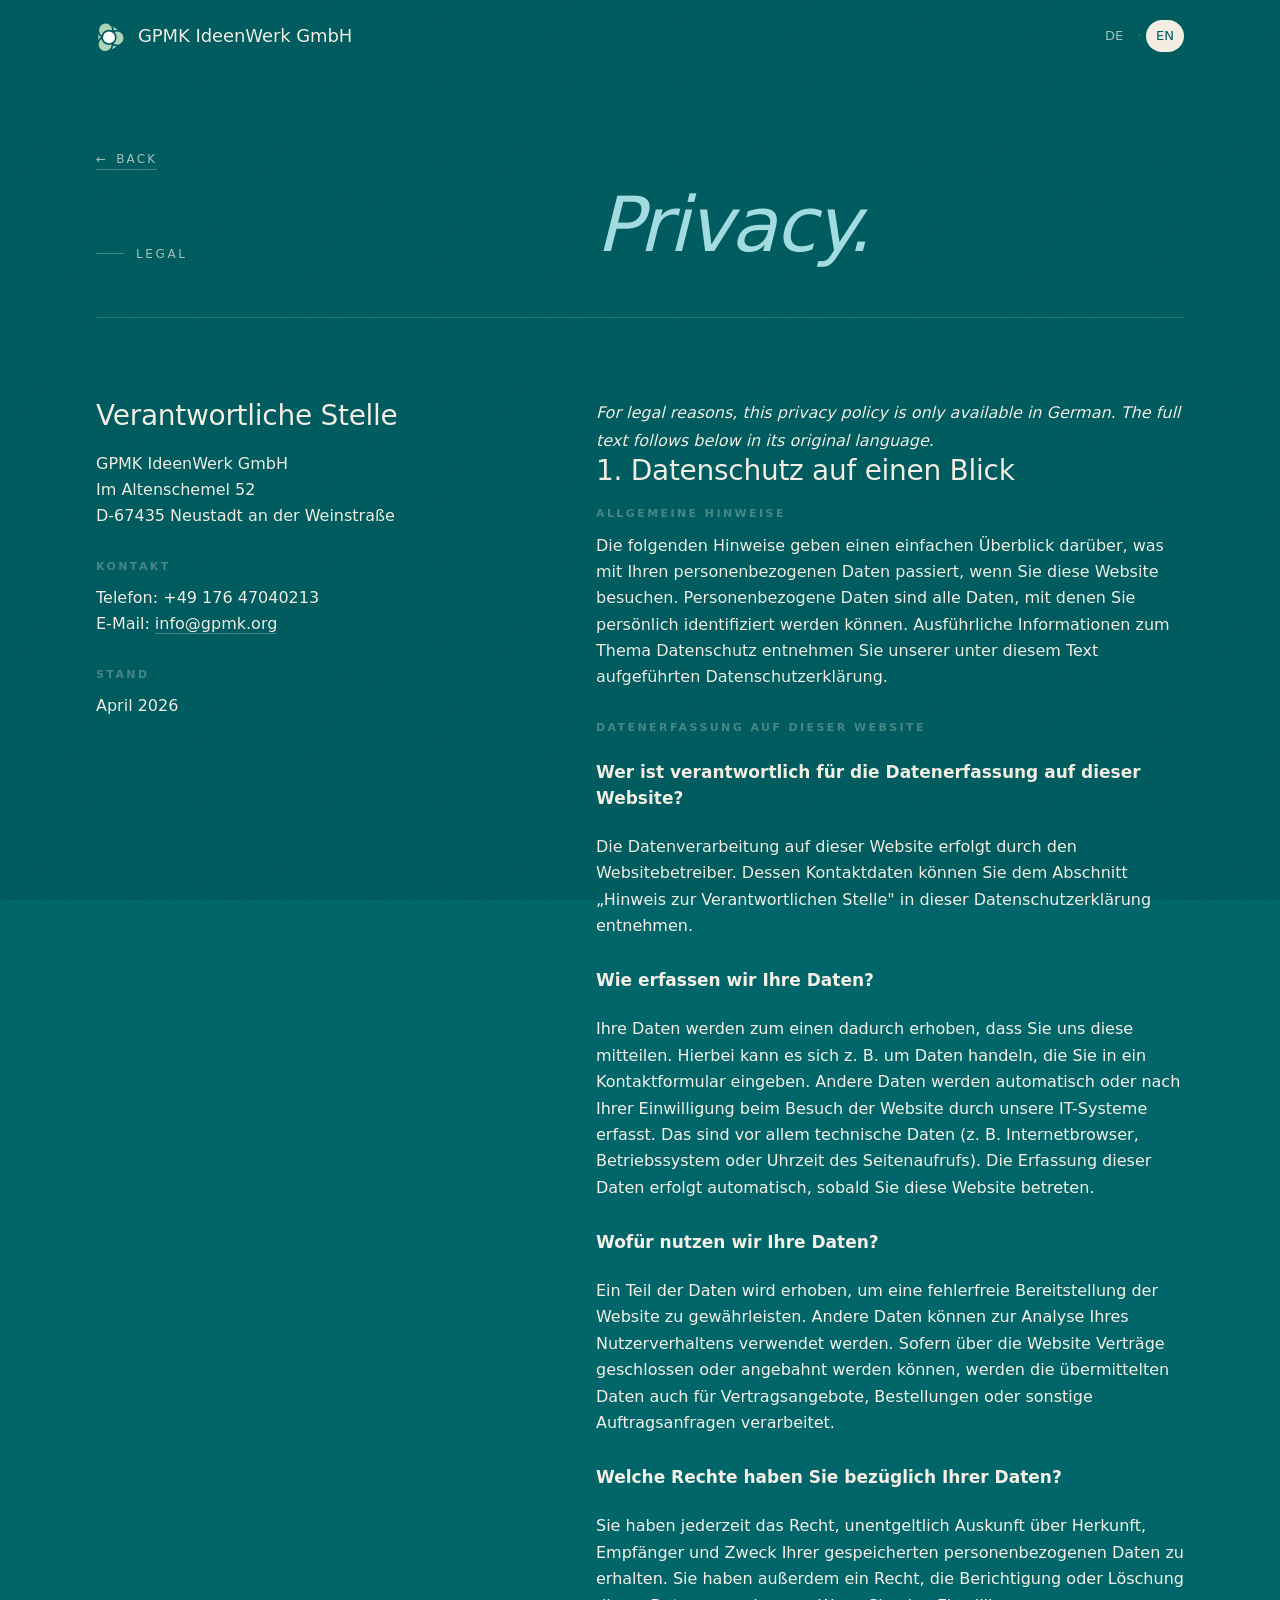
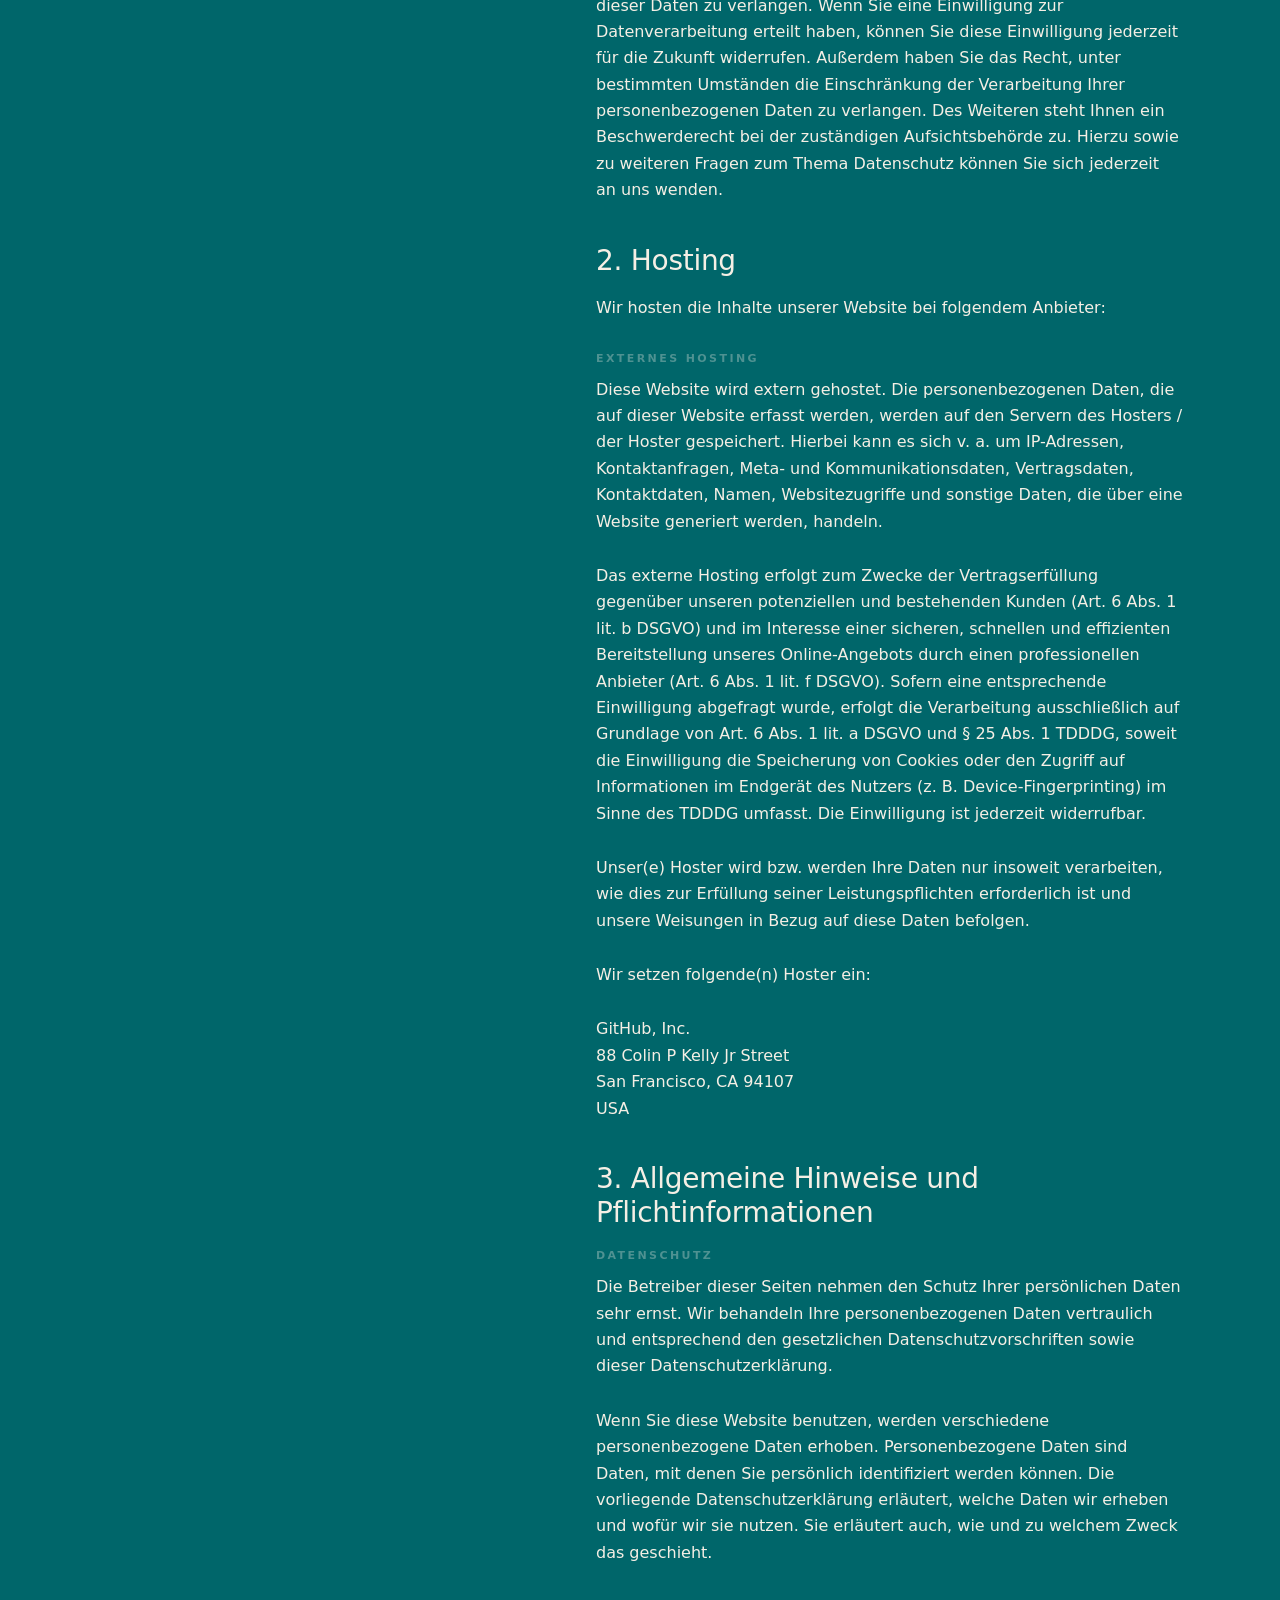
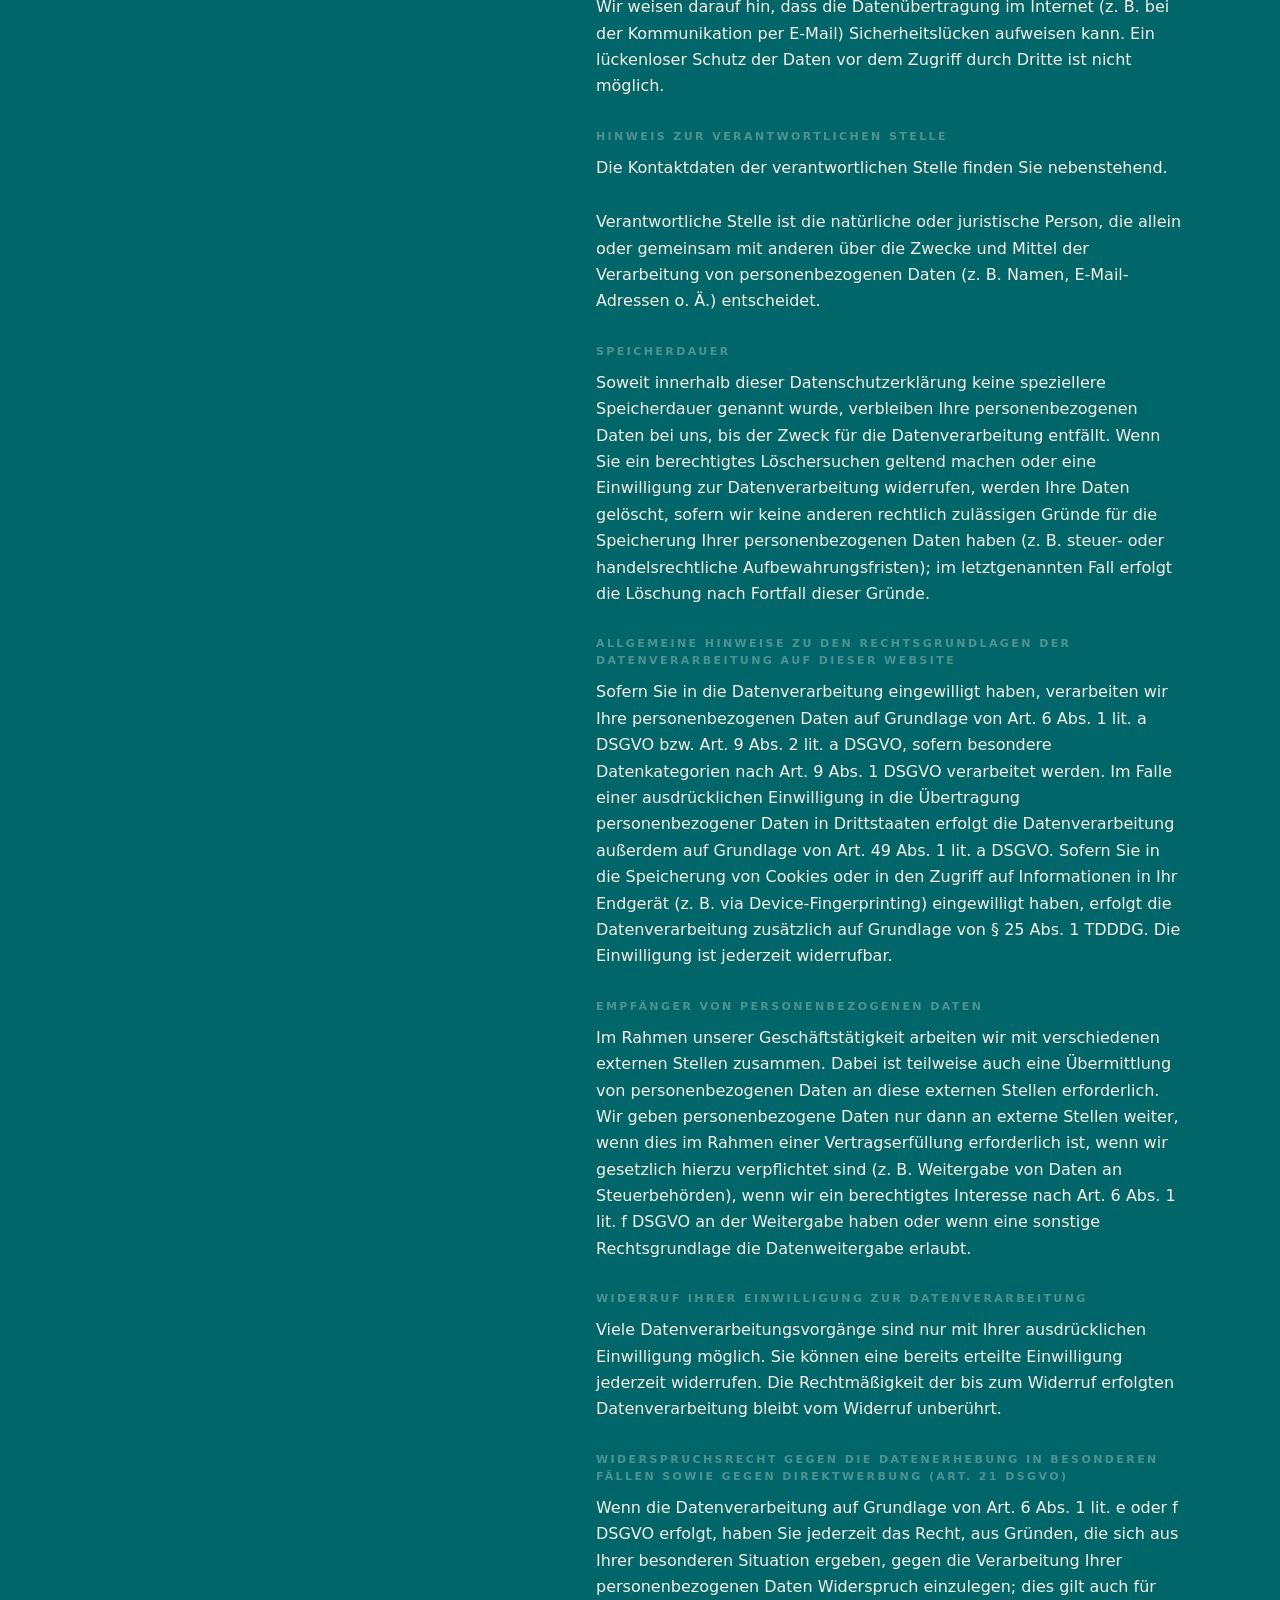
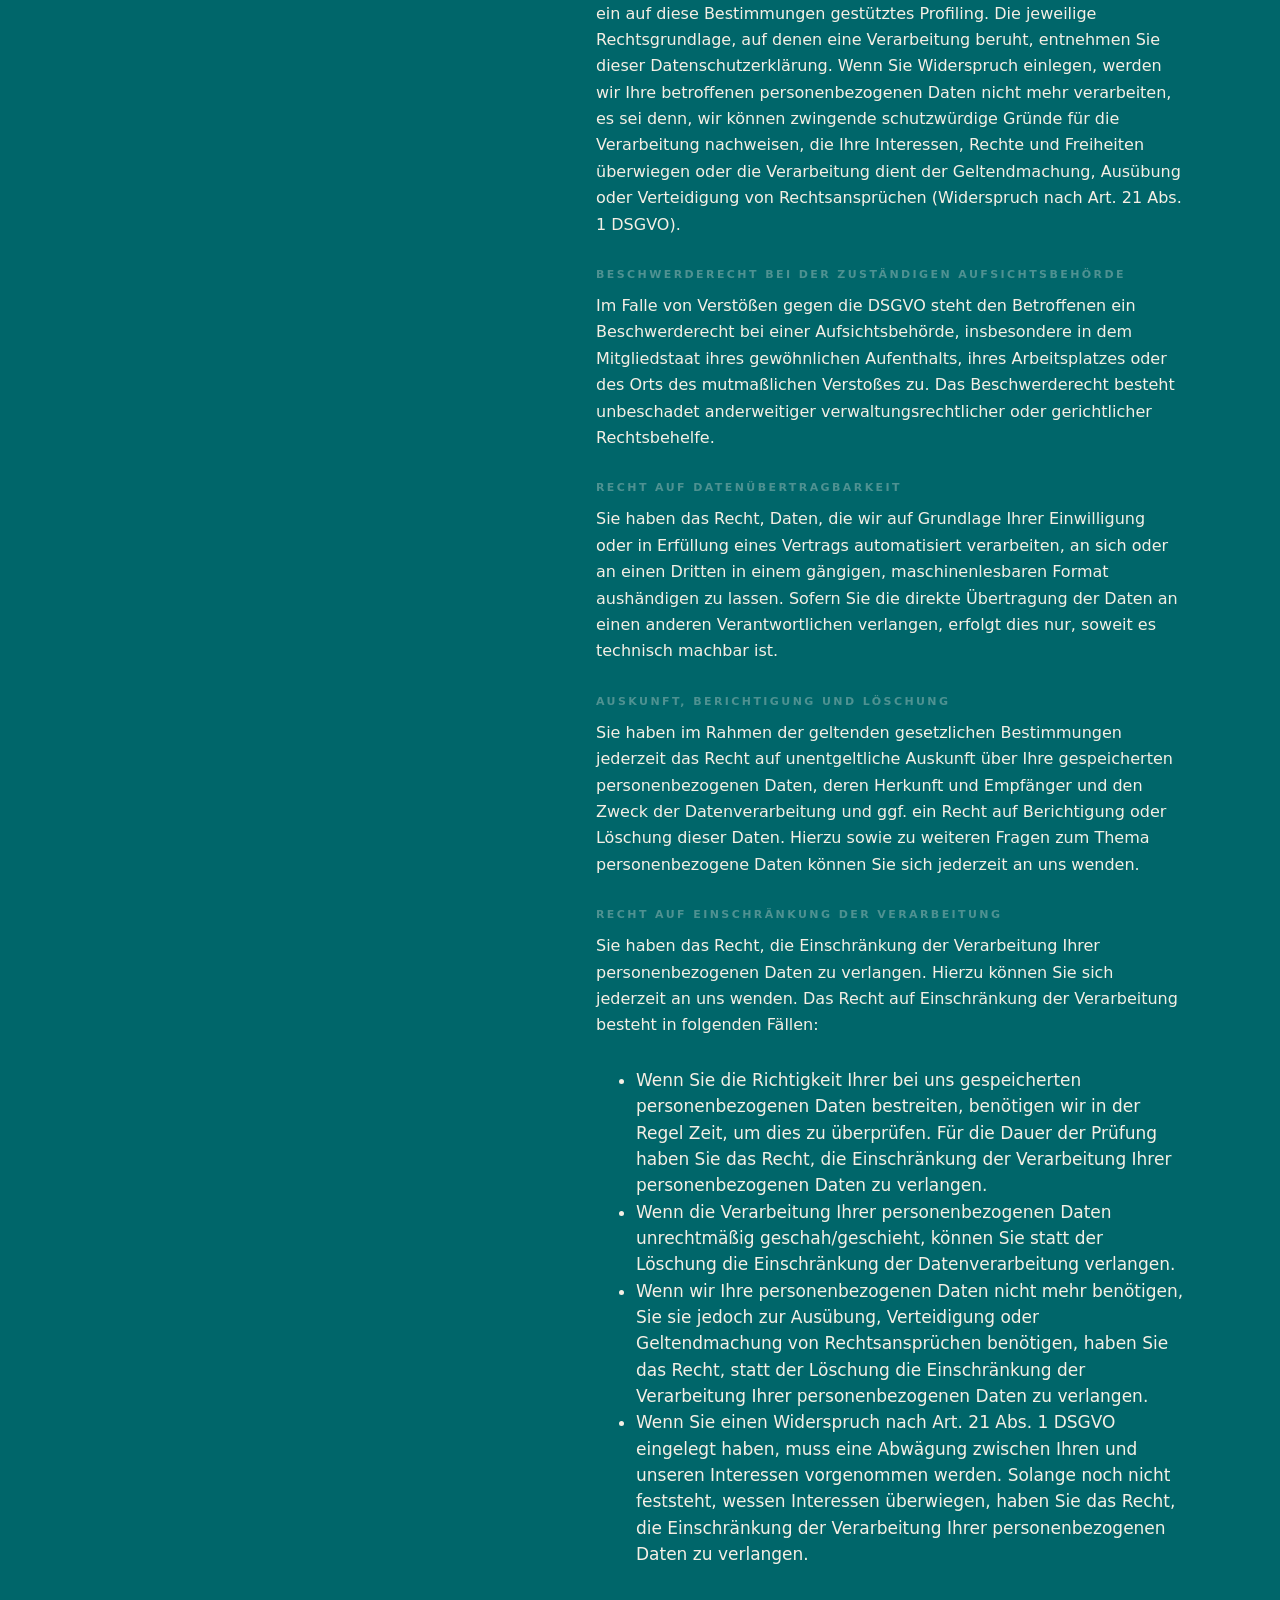
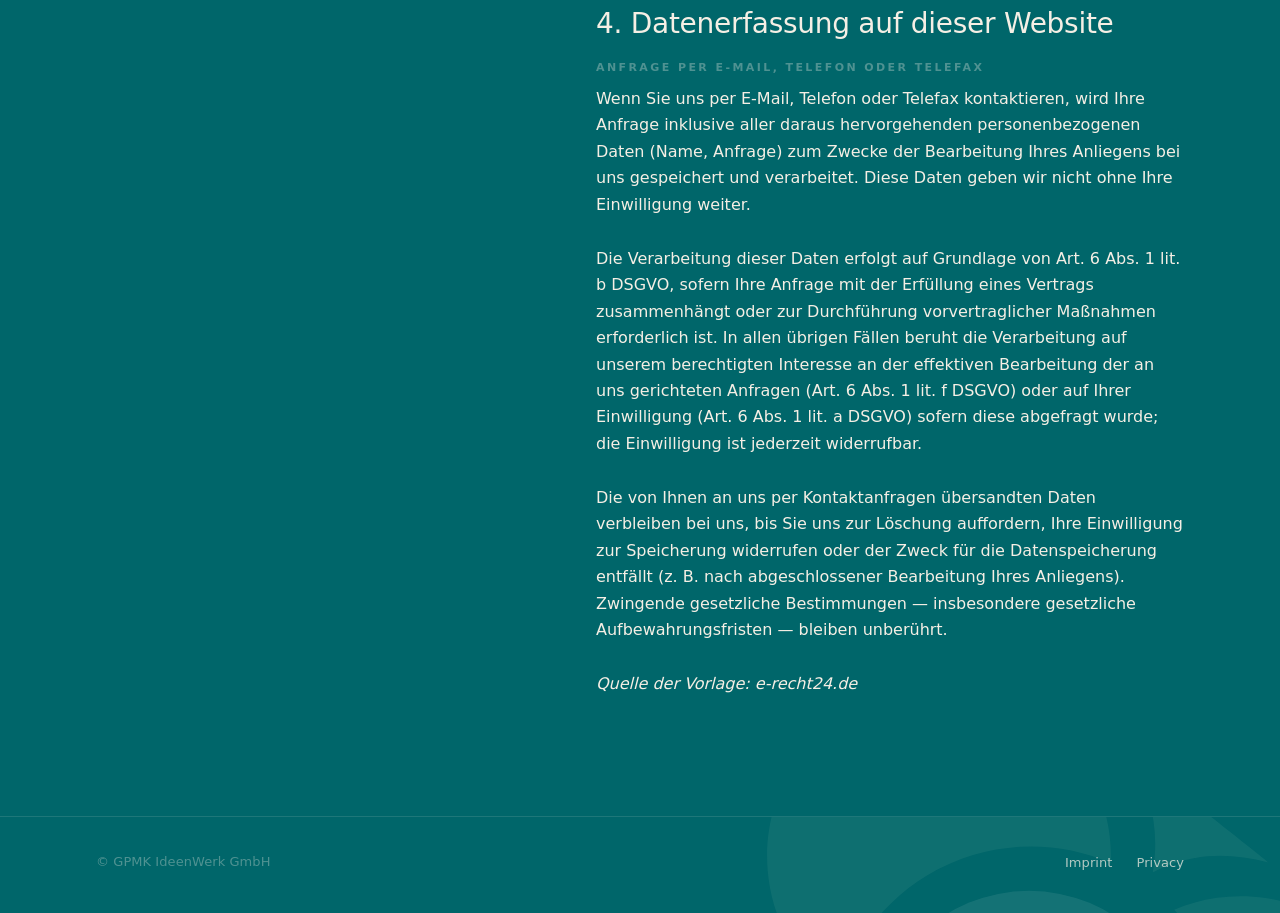
==== datenschutz/index.html @ 7a090911 "Use clean URLs for Impressum and Datenschutz pages Move legal pages into folders so /impressum/ and " ====
<!doctype html>
<html lang="de">
<head>
  <meta charset="utf-8" />
  <meta name="viewport" content="width=device-width, initial-scale=1" />
  <title>Datenschutz — GPMK IdeenWerk GmbH</title>
  <meta name="description" content="Datenschutzerklärung der GPMK IdeenWerk GmbH." />
  <meta name="theme-color" content="#00666A" />
  <meta name="robots" content="index, follow" />

  <meta property="og:title" content="Datenschutz — GPMK IdeenWerk GmbH" />
  <meta property="og:description" content="Datenschutzerklärung der GPMK IdeenWerk GmbH." />
  <meta property="og:type" content="website" />
  <meta property="og:url" content="https://gpmk.org/datenschutz" />
  <meta property="og:image" content="https://gpmk.org/assets/og-image.png" />
  <meta property="og:image:width" content="1200" />
  <meta property="og:image:height" content="630" />
  <meta property="og:image:type" content="image/png" />

  <meta name="twitter:card" content="summary_large_image" />
  <meta name="twitter:image" content="https://gpmk.org/assets/og-image.png" />

  <link rel="icon" type="image/svg+xml" href="/assets/gpmk-logo.svg" />

  <link rel="stylesheet" href="/styles.css" />

  <script>
    (function () {
      var p = location.pathname;
      if (p.endsWith("/index.html")) {
        history.replaceState(null, "", p.slice(0, -10) + location.search + location.hash);
      }
    })();
  </script>
</head>
<body>

  <div class="grain" aria-hidden="true"></div>

  <header class="site" id="siteHeader">
    <div class="container header-inner">
      <a href="/" class="brand reveal-fade d1" aria-label="GPMK IdeenWerk GmbH">
        <img src="/assets/gpmk-logo-dark.svg" alt="" class="brand-mark" />
        <span class="word">GPMK IdeenWerk GmbH</span>
      </a>
      <nav class="lang-toggle reveal-fade d1" aria-label="Sprache wählen">
        <button type="button" data-lang="de" aria-pressed="true">DE</button>
        <span class="sep" aria-hidden="true">·</span>
        <button type="button" data-lang="en" aria-pressed="false">EN</button>
      </nav>
    </div>
  </header>

  <main class="subpage legal privacy">
    <div class="container">

      <a href="/" class="back-link reveal-fade d1">
        <span class="arrow" aria-hidden="true">←</span>
        <span>
          <span class="lang-block" data-lang="de">Zurück</span>
          <span class="lang-block" data-lang="en">Back</span>
        </span>
      </a>

      <div class="subpage-head">
        <span class="eyebrow reveal d2">
          <span class="lang-block" data-lang="de">Rechtliches</span>
          <span class="lang-block" data-lang="en">Legal</span>
        </span>
        <h1 class="reveal d3">
          <span class="lang-block" data-lang="de"><em>Datenschutz.</em></span>
          <span class="lang-block" data-lang="en"><em>Privacy.</em></span>
        </h1>
      </div>

      <div class="legal-grid reveal-fade d4">

        <div class="legal-block">
          <h2>Verantwortliche Stelle</h2>
          <p>
            GPMK IdeenWerk GmbH<br />
            Im Altenschemel 52<br />
            D-67435 Neustadt an der Weinstraße
          </p>

          <h3>Kontakt</h3>
          <p>
            Telefon: +49 176 47040213<br />
            E-Mail: <a href="mailto:info@gpmk.org">info@gpmk.org</a>
          </p>

          <h3>Stand</h3>
          <p>April 2026</p>
        </div>

        <div class="legal-block">

          <p class="lang-block en-note" data-lang="en"><em>For legal reasons, this privacy policy is only available in German. The full text follows below in its original language.</em></p>

          <h2>1. Datenschutz auf einen Blick</h2>

          <h3>Allgemeine Hinweise</h3>
          <p>Die folgenden Hinweise geben einen einfachen Überblick darüber, was mit Ihren personenbezogenen Daten passiert, wenn Sie diese Website besuchen. Personenbezogene Daten sind alle Daten, mit denen Sie persönlich identifiziert werden können. Ausführliche Informationen zum Thema Datenschutz entnehmen Sie unserer unter diesem Text aufgeführten Datenschutzerklärung.</p>

          <h3>Datenerfassung auf dieser Website</h3>

          <h4>Wer ist verantwortlich für die Datenerfassung auf dieser Website?</h4>
          <p>Die Datenverarbeitung auf dieser Website erfolgt durch den Websitebetreiber. Dessen Kontaktdaten können Sie dem Abschnitt „Hinweis zur Verantwortlichen Stelle" in dieser Datenschutzerklärung entnehmen.</p>

          <h4>Wie erfassen wir Ihre Daten?</h4>
          <p>Ihre Daten werden zum einen dadurch erhoben, dass Sie uns diese mitteilen. Hierbei kann es sich z. B. um Daten handeln, die Sie in ein Kontaktformular eingeben. Andere Daten werden automatisch oder nach Ihrer Einwilligung beim Besuch der Website durch unsere IT-Systeme erfasst. Das sind vor allem technische Daten (z. B. Internetbrowser, Betriebssystem oder Uhrzeit des Seitenaufrufs). Die Erfassung dieser Daten erfolgt automatisch, sobald Sie diese Website betreten.</p>

          <h4>Wofür nutzen wir Ihre Daten?</h4>
          <p>Ein Teil der Daten wird erhoben, um eine fehlerfreie Bereitstellung der Website zu gewährleisten. Andere Daten können zur Analyse Ihres Nutzerverhaltens verwendet werden. Sofern über die Website Verträge geschlossen oder angebahnt werden können, werden die übermittelten Daten auch für Vertragsangebote, Bestellungen oder sonstige Auftragsanfragen verarbeitet.</p>

          <h4>Welche Rechte haben Sie bezüglich Ihrer Daten?</h4>
          <p>Sie haben jederzeit das Recht, unentgeltlich Auskunft über Herkunft, Empfänger und Zweck Ihrer gespeicherten personenbezogenen Daten zu erhalten. Sie haben außerdem ein Recht, die Berichtigung oder Löschung dieser Daten zu verlangen. Wenn Sie eine Einwilligung zur Datenverarbeitung erteilt haben, können Sie diese Einwilligung jederzeit für die Zukunft widerrufen. Außerdem haben Sie das Recht, unter bestimmten Umständen die Einschränkung der Verarbeitung Ihrer personenbezogenen Daten zu verlangen. Des Weiteren steht Ihnen ein Beschwerderecht bei der zuständigen Aufsichtsbehörde zu. Hierzu sowie zu weiteren Fragen zum Thema Datenschutz können Sie sich jederzeit an uns wenden.</p>

          <h2>2. Hosting</h2>

          <p>Wir hosten die Inhalte unserer Website bei folgendem Anbieter:</p>

          <h3>Externes Hosting</h3>
          <p>Diese Website wird extern gehostet. Die personenbezogenen Daten, die auf dieser Website erfasst werden, werden auf den Servern des Hosters / der Hoster gespeichert. Hierbei kann es sich v. a. um IP-Adressen, Kontaktanfragen, Meta- und Kommunikationsdaten, Vertragsdaten, Kontaktdaten, Namen, Websitezugriffe und sonstige Daten, die über eine Website generiert werden, handeln.</p>
          <p>Das externe Hosting erfolgt zum Zwecke der Vertragserfüllung gegenüber unseren potenziellen und bestehenden Kunden (Art. 6 Abs. 1 lit. b DSGVO) und im Interesse einer sicheren, schnellen und effizienten Bereitstellung unseres Online-Angebots durch einen professionellen Anbieter (Art. 6 Abs. 1 lit. f DSGVO). Sofern eine entsprechende Einwilligung abgefragt wurde, erfolgt die Verarbeitung ausschließlich auf Grundlage von Art. 6 Abs. 1 lit. a DSGVO und § 25 Abs. 1 TDDDG, soweit die Einwilligung die Speicherung von Cookies oder den Zugriff auf Informationen im Endgerät des Nutzers (z. B. Device-Fingerprinting) im Sinne des TDDDG umfasst. Die Einwilligung ist jederzeit widerrufbar.</p>
          <p>Unser(e) Hoster wird bzw. werden Ihre Daten nur insoweit verarbeiten, wie dies zur Erfüllung seiner Leistungspflichten erforderlich ist und unsere Weisungen in Bezug auf diese Daten befolgen.</p>
          <p>Wir setzen folgende(n) Hoster ein:</p>
          <p>
            GitHub, Inc.<br />
            88 Colin P Kelly Jr Street<br />
            San Francisco, CA 94107<br />
            USA
          </p>

          <h2>3. Allgemeine Hinweise und Pflichtinformationen</h2>

          <h3>Datenschutz</h3>
          <p>Die Betreiber dieser Seiten nehmen den Schutz Ihrer persönlichen Daten sehr ernst. Wir behandeln Ihre personenbezogenen Daten vertraulich und entsprechend den gesetzlichen Datenschutzvorschriften sowie dieser Datenschutzerklärung.</p>
          <p>Wenn Sie diese Website benutzen, werden verschiedene personenbezogene Daten erhoben. Personenbezogene Daten sind Daten, mit denen Sie persönlich identifiziert werden können. Die vorliegende Datenschutzerklärung erläutert, welche Daten wir erheben und wofür wir sie nutzen. Sie erläutert auch, wie und zu welchem Zweck das geschieht.</p>
          <p>Wir weisen darauf hin, dass die Datenübertragung im Internet (z. B. bei der Kommunikation per E-Mail) Sicherheitslücken aufweisen kann. Ein lückenloser Schutz der Daten vor dem Zugriff durch Dritte ist nicht möglich.</p>

          <h3>Hinweis zur verantwortlichen Stelle</h3>
          <p>Die Kontaktdaten der verantwortlichen Stelle finden Sie nebenstehend.</p>
          <p>Verantwortliche Stelle ist die natürliche oder juristische Person, die allein oder gemeinsam mit anderen über die Zwecke und Mittel der Verarbeitung von personenbezogenen Daten (z. B. Namen, E-Mail-Adressen o. Ä.) entscheidet.</p>

          <h3>Speicherdauer</h3>
          <p>Soweit innerhalb dieser Datenschutzerklärung keine speziellere Speicherdauer genannt wurde, verbleiben Ihre personenbezogenen Daten bei uns, bis der Zweck für die Datenverarbeitung entfällt. Wenn Sie ein berechtigtes Löschersuchen geltend machen oder eine Einwilligung zur Datenverarbeitung widerrufen, werden Ihre Daten gelöscht, sofern wir keine anderen rechtlich zulässigen Gründe für die Speicherung Ihrer personenbezogenen Daten haben (z. B. steuer- oder handelsrechtliche Aufbewahrungsfristen); im letztgenannten Fall erfolgt die Löschung nach Fortfall dieser Gründe.</p>

          <h3>Allgemeine Hinweise zu den Rechtsgrundlagen der Datenverarbeitung auf dieser Website</h3>
          <p>Sofern Sie in die Datenverarbeitung eingewilligt haben, verarbeiten wir Ihre personenbezogenen Daten auf Grundlage von Art. 6 Abs. 1 lit. a DSGVO bzw. Art. 9 Abs. 2 lit. a DSGVO, sofern besondere Datenkategorien nach Art. 9 Abs. 1 DSGVO verarbeitet werden. Im Falle einer ausdrücklichen Einwilligung in die Übertragung personenbezogener Daten in Drittstaaten erfolgt die Datenverarbeitung außerdem auf Grundlage von Art. 49 Abs. 1 lit. a DSGVO. Sofern Sie in die Speicherung von Cookies oder in den Zugriff auf Informationen in Ihr Endgerät (z. B. via Device-Fingerprinting) eingewilligt haben, erfolgt die Datenverarbeitung zusätzlich auf Grundlage von § 25 Abs. 1 TDDDG. Die Einwilligung ist jederzeit widerrufbar.</p>

          <h3>Empfänger von personenbezogenen Daten</h3>
          <p>Im Rahmen unserer Geschäftstätigkeit arbeiten wir mit verschiedenen externen Stellen zusammen. Dabei ist teilweise auch eine Übermittlung von personenbezogenen Daten an diese externen Stellen erforderlich. Wir geben personenbezogene Daten nur dann an externe Stellen weiter, wenn dies im Rahmen einer Vertragserfüllung erforderlich ist, wenn wir gesetzlich hierzu verpflichtet sind (z. B. Weitergabe von Daten an Steuerbehörden), wenn wir ein berechtigtes Interesse nach Art. 6 Abs. 1 lit. f DSGVO an der Weitergabe haben oder wenn eine sonstige Rechtsgrundlage die Datenweitergabe erlaubt.</p>

          <h3>Widerruf Ihrer Einwilligung zur Datenverarbeitung</h3>
          <p>Viele Datenverarbeitungsvorgänge sind nur mit Ihrer ausdrücklichen Einwilligung möglich. Sie können eine bereits erteilte Einwilligung jederzeit widerrufen. Die Rechtmäßigkeit der bis zum Widerruf erfolgten Datenverarbeitung bleibt vom Widerruf unberührt.</p>

          <h3>Widerspruchsrecht gegen die Datenerhebung in besonderen Fällen sowie gegen Direktwerbung (Art. 21 DSGVO)</h3>
          <p class="all-caps">Wenn die Datenverarbeitung auf Grundlage von Art. 6 Abs. 1 lit. e oder f DSGVO erfolgt, haben Sie jederzeit das Recht, aus Gründen, die sich aus Ihrer besonderen Situation ergeben, gegen die Verarbeitung Ihrer personenbezogenen Daten Widerspruch einzulegen; dies gilt auch für ein auf diese Bestimmungen gestütztes Profiling. Die jeweilige Rechtsgrundlage, auf denen eine Verarbeitung beruht, entnehmen Sie dieser Datenschutzerklärung. Wenn Sie Widerspruch einlegen, werden wir Ihre betroffenen personenbezogenen Daten nicht mehr verarbeiten, es sei denn, wir können zwingende schutzwürdige Gründe für die Verarbeitung nachweisen, die Ihre Interessen, Rechte und Freiheiten überwiegen oder die Verarbeitung dient der Geltendmachung, Ausübung oder Verteidigung von Rechtsansprüchen (Widerspruch nach Art. 21 Abs. 1 DSGVO).</p>

          <h3>Beschwerderecht bei der zuständigen Aufsichtsbehörde</h3>
          <p>Im Falle von Verstößen gegen die DSGVO steht den Betroffenen ein Beschwerderecht bei einer Aufsichtsbehörde, insbesondere in dem Mitgliedstaat ihres gewöhnlichen Aufenthalts, ihres Arbeitsplatzes oder des Orts des mutmaßlichen Verstoßes zu. Das Beschwerderecht besteht unbeschadet anderweitiger verwaltungsrechtlicher oder gerichtlicher Rechtsbehelfe.</p>

          <h3>Recht auf Datenübertragbarkeit</h3>
          <p>Sie haben das Recht, Daten, die wir auf Grundlage Ihrer Einwilligung oder in Erfüllung eines Vertrags automatisiert verarbeiten, an sich oder an einen Dritten in einem gängigen, maschinenlesbaren Format aushändigen zu lassen. Sofern Sie die direkte Übertragung der Daten an einen anderen Verantwortlichen verlangen, erfolgt dies nur, soweit es technisch machbar ist.</p>

          <h3>Auskunft, Berichtigung und Löschung</h3>
          <p>Sie haben im Rahmen der geltenden gesetzlichen Bestimmungen jederzeit das Recht auf unentgeltliche Auskunft über Ihre gespeicherten personenbezogenen Daten, deren Herkunft und Empfänger und den Zweck der Datenverarbeitung und ggf. ein Recht auf Berichtigung oder Löschung dieser Daten. Hierzu sowie zu weiteren Fragen zum Thema personenbezogene Daten können Sie sich jederzeit an uns wenden.</p>

          <h3>Recht auf Einschränkung der Verarbeitung</h3>
          <p>Sie haben das Recht, die Einschränkung der Verarbeitung Ihrer personenbezogenen Daten zu verlangen. Hierzu können Sie sich jederzeit an uns wenden. Das Recht auf Einschränkung der Verarbeitung besteht in folgenden Fällen:</p>
          <ul>
            <li>Wenn Sie die Richtigkeit Ihrer bei uns gespeicherten personenbezogenen Daten bestreiten, benötigen wir in der Regel Zeit, um dies zu überprüfen. Für die Dauer der Prüfung haben Sie das Recht, die Einschränkung der Verarbeitung Ihrer personenbezogenen Daten zu verlangen.</li>
            <li>Wenn die Verarbeitung Ihrer personenbezogenen Daten unrechtmäßig geschah/geschieht, können Sie statt der Löschung die Einschränkung der Datenverarbeitung verlangen.</li>
            <li>Wenn wir Ihre personenbezogenen Daten nicht mehr benötigen, Sie sie jedoch zur Ausübung, Verteidigung oder Geltendmachung von Rechtsansprüchen benötigen, haben Sie das Recht, statt der Löschung die Einschränkung der Verarbeitung Ihrer personenbezogenen Daten zu verlangen.</li>
            <li>Wenn Sie einen Widerspruch nach Art. 21 Abs. 1 DSGVO eingelegt haben, muss eine Abwägung zwischen Ihren und unseren Interessen vorgenommen werden. Solange noch nicht feststeht, wessen Interessen überwiegen, haben Sie das Recht, die Einschränkung der Verarbeitung Ihrer personenbezogenen Daten zu verlangen.</li>
          </ul>

          <h2>4. Datenerfassung auf dieser Website</h2>

          <h3>Anfrage per E-Mail, Telefon oder Telefax</h3>
          <p>Wenn Sie uns per E-Mail, Telefon oder Telefax kontaktieren, wird Ihre Anfrage inklusive aller daraus hervorgehenden personenbezogenen Daten (Name, Anfrage) zum Zwecke der Bearbeitung Ihres Anliegens bei uns gespeichert und verarbeitet. Diese Daten geben wir nicht ohne Ihre Einwilligung weiter.</p>
          <p>Die Verarbeitung dieser Daten erfolgt auf Grundlage von Art. 6 Abs. 1 lit. b DSGVO, sofern Ihre Anfrage mit der Erfüllung eines Vertrags zusammenhängt oder zur Durchführung vorvertraglicher Maßnahmen erforderlich ist. In allen übrigen Fällen beruht die Verarbeitung auf unserem berechtigten Interesse an der effektiven Bearbeitung der an uns gerichteten Anfragen (Art. 6 Abs. 1 lit. f DSGVO) oder auf Ihrer Einwilligung (Art. 6 Abs. 1 lit. a DSGVO) sofern diese abgefragt wurde; die Einwilligung ist jederzeit widerrufbar.</p>
          <p>Die von Ihnen an uns per Kontaktanfragen übersandten Daten verbleiben bei uns, bis Sie uns zur Löschung auffordern, Ihre Einwilligung zur Speicherung widerrufen oder der Zweck für die Datenspeicherung entfällt (z. B. nach abgeschlossener Bearbeitung Ihres Anliegens). Zwingende gesetzliche Bestimmungen — insbesondere gesetzliche Aufbewahrungsfristen — bleiben unberührt.</p>

          <p class="privacy-source"><em>Quelle der Vorlage: e-recht24.de</em></p>

        </div>
      </div>
    </div>
  </main>

  <footer class="site">
    <div class="watermark" aria-hidden="true"></div>
    <div class="container footer-inner">
      <span>© GPMK IdeenWerk GmbH</span>
      <div class="footer-links">
        <a href="/impressum">
          <span class="lang-block" data-lang="de">Impressum</span>
          <span class="lang-block" data-lang="en">Imprint</span>
        </a>
        <a href="/datenschutz" aria-current="page">
          <span class="lang-block" data-lang="de">Datenschutz</span>
          <span class="lang-block" data-lang="en">Privacy</span>
        </a>
      </div>
    </div>
  </footer>

  <script src="/script.js"></script>

</body>
</html>
---- styles.css ----
:root {
  --bg: #00666a;
  --bg-deep: #00585c;
  --bg-darkest: #004c50;
  --ink: #f5efe5;
  --ink-soft: rgba(245, 239, 229, 0.72);
  --ink-faint: rgba(245, 239, 229, 0.32);
  --accent: #abdfe3;

  --font-display: -apple-system, BlinkMacSystemFont, "SF Pro Display", "SF Pro Text", "Helvetica Neue", "Segoe UI", system-ui, sans-serif;
  --font-body: -apple-system, BlinkMacSystemFont, "SF Pro Text", "SF Pro Display", "Helvetica Neue", "Segoe UI", system-ui, sans-serif;

  --container: 1200px;
  --pad-x: clamp(22px, 5vw, 56px);
  --header-h: 72px;

  --ease: cubic-bezier(0.2, 0.8, 0.2, 1);
}

*, *::before, *::after { box-sizing: border-box; }
html, body { margin: 0; padding: 0; }

html {
  background: var(--bg);
  scroll-behavior: smooth;
  overscroll-behavior-y: none;
}

body {
  font-family: var(--font-body);
  font-weight: 400;
  font-size: 17px;
  line-height: 1.55;
  color: var(--ink);
  background: var(--bg);
  -webkit-font-smoothing: antialiased;
  -moz-osx-font-smoothing: grayscale;
  text-rendering: optimizeLegibility;
  overflow-x: hidden;
  overscroll-behavior-y: none;
  position: relative;
  min-height: 100vh;
  display: flex;
  flex-direction: column;
}

main { flex: 1 0 auto; }

a { color: inherit; text-decoration: none; }

::selection { background: var(--ink); color: var(--bg); }

/* ---------- Atmospheric overlays ---------- */

.grain {
  position: fixed;
  inset: 0;
  pointer-events: none;
  z-index: 100;
  opacity: 0.45;
  mix-blend-mode: overlay;
  background-image: url("data:image/svg+xml;utf8,<svg xmlns='http://www.w3.org/2000/svg' width='240' height='240'><filter id='n'><feTurbulence type='fractalNoise' baseFrequency='0.9' numOctaves='2' stitchTiles='stitch'/><feColorMatrix values='0 0 0 0 0  0 0 0 0 0  0 0 0 0 0  0 0 0 0.45 0'/></filter><rect width='100%25' height='100%25' filter='url(%23n)'/></svg>");
}

.watermark {
  position: absolute;
  bottom: -22vmin;
  right: -22vmin;
  width: 88vmin;
  height: 88vmin;
  will-change: transform;
  pointer-events: none;
  z-index: 0;
  opacity: 0.06;
  background-image: url("assets/gpmk-logo-dark.svg");
  background-size: contain;
  background-repeat: no-repeat;
  background-position: center;
  filter: blur(0.3px);
}

.vignette {
  display: none;
}

/* ---------- Layout ---------- */

.container {
  max-width: var(--container);
  margin: 0 auto;
  padding-left: var(--pad-x);
  padding-right: var(--pad-x);
  position: relative;
  z-index: 1;
}

/* ---------- Header ---------- */

header.site {
  position: fixed;
  top: 0; left: 0; right: 0;
  z-index: 50;
  height: var(--header-h);
  transition: backdrop-filter .25s var(--ease), background-color .25s var(--ease);
}

header.site.is-scrolled {
  background: rgba(0, 78, 82, 0.55);
  backdrop-filter: saturate(140%) blur(14px);
  -webkit-backdrop-filter: saturate(140%) blur(14px);
}

.header-inner {
  display: flex;
  align-items: center;
  justify-content: space-between;
  height: 100%;
}

.brand {
  display: inline-flex;
  align-items: center;
  gap: 12px;
  font-family: var(--font-display);
  font-weight: 500;
  font-size: 18px;
  letter-spacing: -0.005em;
  color: var(--ink);
}

.brand-mark {
  width: 30px;
  height: 30px;
  display: block;
}

.lang-toggle {
  display: inline-flex;
  align-items: center;
  gap: 4px;
  font-family: var(--font-body);
  font-size: 13px;
  font-weight: 500;
  letter-spacing: 0.05em;
  color: var(--ink-soft);
}

.lang-toggle button {
  appearance: none;
  background: transparent;
  border: 0;
  padding: 6px 10px;
  font: inherit;
  color: inherit;
  cursor: pointer;
  border-radius: 999px;
  transition: color .2s var(--ease), background-color .2s var(--ease);
}

.lang-toggle button:hover { color: var(--ink); }

.lang-toggle button[aria-pressed="true"] {
  color: var(--bg);
  background: var(--ink);
}

.lang-toggle .sep { color: var(--ink-faint); user-select: none; }

/* ---------- Eyebrow ---------- */

.eyebrow {
  display: inline-flex;
  align-items: center;
  gap: 12px;
  font-family: var(--font-body);
  font-size: 12px;
  font-weight: 500;
  letter-spacing: 0.22em;
  text-transform: uppercase;
  color: var(--ink-soft);
}

.eyebrow::before {
  content: "";
  display: inline-block;
  width: 28px;
  height: 1px;
  background: var(--ink-faint);
}

/* ---------- Hero ---------- */

.hero {
  min-height: 100svh;
  display: flex;
  align-items: center;
  padding-top: calc(var(--header-h) + 8px);
  padding-bottom: clamp(48px, 8vh, 96px);
  position: relative;
  overflow: hidden;
}

.hero .container { width: 100%; }

.hero-grid {
  display: grid;
  grid-template-columns: 1fr;
  gap: clamp(36px, 6vh, 64px);
}

.hero-eyebrow-row {
  display: flex;
  justify-content: space-between;
  align-items: baseline;
  gap: 24px;
}

.hero-meta {
  font-family: var(--font-body);
  font-size: 12px;
  font-weight: 500;
  letter-spacing: 0.22em;
  text-transform: uppercase;
  color: var(--ink-faint);
  font-variant-numeric: tabular-nums;
}

h1.headline {
  font-family: var(--font-display);
  font-size: clamp(52px, 10vw, 142px);
  line-height: 0.96;
  letter-spacing: -0.025em;
  font-weight: 500;
  margin: 0;
  max-width: 14ch;
  color: var(--ink);
}

h1.headline em {
  font-style: italic;
  font-weight: 500;
  color: var(--accent);
}

.hero-prose {
  max-width: 44ch;
  display: flex;
  flex-direction: column;
  gap: 14px;
}

.lead {
  font-family: var(--font-body);
  font-size: clamp(19px, 1.9vw, 23px);
  line-height: 1.45;
  font-weight: 400;
  color: var(--ink);
  margin: 0;
  letter-spacing: -0.005em;
}

.lead-tail {
  font-family: var(--font-display);
  font-style: italic;
  font-weight: 400;
  font-size: clamp(20px, 2vw, 26px);
  line-height: 1.4;
  color: var(--accent);
  margin: 0;
  letter-spacing: -0.01em;
}

.cta {
  align-self: start;
  display: inline-flex;
  align-items: center;
  gap: 14px;
  padding: 14px 26px 14px 28px;
  border: 1px solid rgba(245,239,229,0.35);
  color: var(--ink);
  border-radius: 999px;
  font-family: var(--font-body);
  font-weight: 500;
  font-size: 14px;
  letter-spacing: 0.04em;
  text-transform: uppercase;
  transition: background-color .3s var(--ease), color .3s var(--ease), border-color .3s var(--ease), transform .3s var(--ease);
  position: relative;
  overflow: hidden;
}

.cta:hover {
  background: var(--ink);
  color: var(--bg);
  border-color: var(--ink);
  transform: translateY(-1px);
}

.cta .arrow { transition: transform .3s var(--ease); }
.cta:hover .arrow { transform: translateX(4px); }

/* ---------- Hero rule (bottom of viewport) ---------- */

.hero-rule {
  position: absolute;
  left: var(--pad-x);
  right: var(--pad-x);
  bottom: 32px;
  display: flex;
  justify-content: space-between;
  align-items: center;
  font-family: var(--font-body);
  font-size: 11px;
  font-weight: 500;
  letter-spacing: 0.22em;
  text-transform: uppercase;
  color: var(--ink-faint);
  pointer-events: none;
}

.hero-rule::before {
  content: "";
  position: absolute;
  left: 0; right: 0;
  top: -16px;
  height: 1px;
  background: var(--ink-faint);
}

/* ---------- Section: was wir tun ---------- */

section.work {
  padding: clamp(96px, 14vh, 160px) 0 clamp(80px, 10vh, 120px);
  position: relative;
}

section.work::before {
  content: "";
  position: absolute;
  left: var(--pad-x);
  right: var(--pad-x);
  top: 0;
  height: 1px;
  background: rgba(245,239,229,0.14);
}

.section-head {
  display: flex;
  flex-direction: column;
  gap: clamp(24px, 3.5vh, 40px);
  margin-bottom: clamp(48px, 8vh, 80px);
}

.section-head .section-title {
  font-family: var(--font-display);
  font-weight: 500;
  font-size: clamp(40px, 6.5vw, 88px);
  line-height: 1.04;
  letter-spacing: -0.025em;
  margin: 0;
  color: var(--ink);
}

.section-head .section-title em {
  font-style: italic;
  color: var(--accent);
}

.work-grid {
  display: grid;
  grid-template-columns: 1fr;
  gap: 56px 64px;
}

@media (min-width: 760px) {
  .work-grid { grid-template-columns: 1fr 1fr; gap: 72px 80px; }
}

.work-item {
  border-top: 1px solid rgba(245,239,229,0.18);
  padding-top: 28px;
  display: flex;
  flex-direction: column;
  gap: 12px;
}

.work-num {
  font-family: var(--font-body);
  font-size: 11px;
  font-weight: 600;
  letter-spacing: 0.22em;
  text-transform: uppercase;
  color: var(--ink-faint);
  font-variant-numeric: tabular-nums;
}

.work-item h3 {
  font-family: var(--font-display);
  font-weight: 500;
  font-size: clamp(22px, 2.4vw, 30px);
  letter-spacing: -0.015em;
  line-height: 1.15;
  margin: 0 0 4px;
  color: var(--ink);
}

.work-item p {
  margin: 0;
  font-family: var(--font-body);
  color: var(--ink-soft);
  font-size: 16.5px;
  line-height: 1.6;
  max-width: 44ch;
}

.work-item .work-link {
  margin-top: 8px;
  align-self: start;
  display: inline-flex;
  align-items: center;
  gap: 8px;
  font-family: var(--font-body);
  font-size: 13px;
  font-weight: 500;
  letter-spacing: 0.06em;
  text-transform: uppercase;
  color: var(--accent);
  border-bottom: 1px solid rgba(171,223,227,0.4);
  padding-bottom: 2px;
  transition: color .2s var(--ease), border-color .2s var(--ease);
}

.work-item .work-link:hover {
  color: var(--ink);
  border-bottom-color: var(--ink);
}

/* ---------- Section: Kontakt ---------- */

section.contact {
  padding: clamp(96px, 14vh, 160px) 0 clamp(80px, 10vh, 120px);
  position: relative;
}

section.contact::before {
  content: "";
  position: absolute;
  left: var(--pad-x);
  right: var(--pad-x);
  top: 0;
  height: 1px;
  background: rgba(245,239,229,0.14);
}

.contact-grid {
  display: grid;
  grid-template-columns: 1fr;
  gap: 48px;
}

@media (min-width: 760px) {
  .contact-grid {
    grid-template-columns: 1fr 1fr;
    gap: 80px;
  }
}

.contact-headline {
  font-family: var(--font-display);
  font-weight: 500;
  font-size: clamp(36px, 5vw, 64px);
  line-height: 1.05;
  letter-spacing: -0.02em;
  margin: 24px 0 0;
  color: var(--ink);
  max-width: 18ch;
}

.contact-mail-wrap {
  display: flex;
  flex-direction: column;
  gap: 16px;
}

.contact-mail {
  font-family: var(--font-display);
  font-style: italic;
  font-weight: 400;
  font-size: clamp(28px, 4vw, 52px);
  line-height: 1.1;
  letter-spacing: -0.02em;
  color: var(--accent);
  position: relative;
  align-self: start;
}

.contact-mail::after {
  content: "";
  position: absolute;
  left: 0; bottom: 4px;
  height: 1px;
  width: 100%;
  background: currentColor;
  transform: scaleX(0);
  transform-origin: left;
  transition: transform .4s var(--ease);
}

.contact-mail:hover::after { transform: scaleX(1); }

.contact-note {
  font-family: var(--font-body);
  font-size: 14px;
  color: var(--ink-soft);
  margin: 0;
  max-width: 32ch;
}

/* ---------- Footer ---------- */

footer.site {
  padding: clamp(28px, 5vw, 36px) 0 clamp(32px, 5vw, 40px);
  font-family: var(--font-body);
  font-weight: 500;
  letter-spacing: 0.005em;
  color: var(--ink-faint);
  border-top: 1px solid rgba(245, 239, 229, 0.12);
  position: relative;
}

.footer-inner {
  display: flex;
  flex-direction: column;
  align-items: flex-start;
  gap: 18px;
}

.footer-inner > span {
  font-size: 13.5px;
  color: var(--ink-faint);
  letter-spacing: 0.005em;
  line-height: 1.45;
}

.footer-links {
  display: flex;
  align-items: center;
  gap: 28px;
}

.footer-links a {
  display: inline-block;
  padding: 6px 0;
  font-size: 14px;
  letter-spacing: 0.005em;
  color: var(--ink-soft);
  transition: color .2s var(--ease);
  position: relative;
}

.footer-links a::after {
  content: "";
  position: absolute;
  left: 0; right: 0;
  bottom: 4px;
  height: 1px;
  background: currentColor;
  transform: scaleX(0);
  transform-origin: left;
  transition: transform .3s var(--ease);
}

.footer-links a:hover {
  color: var(--ink);
}

.footer-links a:hover::after {
  transform: scaleX(1);
}

@media (min-width: 720px) {
  footer.site {
    padding: 36px 0 40px;
  }
  .footer-inner {
    flex-direction: row;
    align-items: center;
    justify-content: space-between;
    gap: 32px;
  }
  .footer-inner > span { font-size: 13px; }
  .footer-links { gap: 24px; }
  .footer-links a {
    font-size: 13px;
    padding: 0;
  }
  .footer-links a::after { bottom: -2px; }
}

/* ---------- Sub-pages (Impressum / Datenschutz) ---------- */

main.subpage {
  padding-top: calc(var(--header-h) + clamp(48px, 8vh, 96px));
  padding-bottom: clamp(80px, 10vh, 128px);
}

.subpage-head {
  display: grid;
  grid-template-columns: 1fr;
  gap: 28px;
  margin-bottom: clamp(56px, 9vh, 96px);
  padding-bottom: clamp(40px, 6vh, 56px);
  border-bottom: 1px solid rgba(245,239,229,0.18);
}

@media (min-width: 760px) {
  .subpage-head {
    grid-template-columns: minmax(0, 1fr) minmax(0, 1.4fr);
    gap: 80px;
    align-items: end;
  }
}

.subpage-head h1 {
  font-family: var(--font-display);
  font-weight: 500;
  font-size: clamp(40px, 6vw, 76px);
  line-height: 1.02;
  letter-spacing: -0.025em;
  margin: 0;
  color: var(--ink);
  max-width: 18ch;
}

.subpage-head h1 em {
  font-style: italic;
  color: var(--accent);
}

.back-link {
  display: inline-flex;
  align-items: center;
  gap: 8px;
  font-family: var(--font-body);
  font-size: 12px;
  font-weight: 500;
  letter-spacing: 0.18em;
  text-transform: uppercase;
  color: var(--ink-soft);
  transition: color .2s var(--ease);
  margin-bottom: 16px;
}

.back-link:hover { color: var(--ink); }
.back-link .arrow { transition: transform .3s var(--ease); display: inline-block; }
.back-link:hover .arrow { transform: translateX(-3px); }

.legal-grid {
  display: grid;
  grid-template-columns: 1fr;
  gap: 56px;
}

@media (min-width: 760px) {
  .legal-grid {
    grid-template-columns: minmax(0, 1fr) minmax(0, 1.4fr);
    gap: 80px;
  }
}

.legal-block { max-width: 56ch; }

.legal-block h2 {
  font-family: var(--font-display);
  font-weight: 500;
  font-size: clamp(22px, 2.2vw, 28px);
  line-height: 1.2;
  letter-spacing: -0.01em;
  margin: 40px 0 18px;
  color: var(--ink);
}

.legal-block > h2:first-of-type {
  margin-top: 0;
}

.legal h3 {
  font-family: var(--font-body);
  font-size: 11px;
  font-weight: 600;
  letter-spacing: 0.22em;
  text-transform: uppercase;
  color: var(--ink-faint);
  margin: 0 0 10px;
}

.legal p {
  margin: 0 0 28px;
  font-family: var(--font-body);
  font-size: 16px;
  line-height: 1.65;
  color: var(--ink);
}

.legal a {
  border-bottom: 1px solid rgba(245,239,229,0.3);
  transition: border-color .2s var(--ease);
}
.legal a:hover { border-bottom-color: var(--ink); }

/* ---------- i18n visibility ---------- */

.lang-block { display: none; }
html[lang="de"] .lang-block[data-lang="de"] { display: inline; }
html[lang="en"] .lang-block[data-lang="en"] { display: inline; }

/* ---------- Page-load reveal ---------- */

@keyframes rise {
  from { opacity: 0; transform: translateY(14px); }
  to   { opacity: 1; transform: translateY(0); }
}

@keyframes fade {
  from { opacity: 0; }
  to   { opacity: 1; }
}

.reveal {
  opacity: 0;
  animation: rise .9s var(--ease) forwards;
}

.reveal-fade {
  opacity: 0;
  animation: fade 1.2s var(--ease) forwards;
}

.d1  { animation-delay: 0.05s; }
.d2  { animation-delay: 0.18s; }
.d3  { animation-delay: 0.36s; }
.d4  { animation-delay: 0.50s; }
.d5  { animation-delay: 0.62s; }
.d6  { animation-delay: 0.74s; }
.d7  { animation-delay: 0.92s; }

@media (prefers-reduced-motion: reduce) {
  .reveal, .reveal-fade {
    animation: none;
    opacity: 1;
  }
  html { scroll-behavior: auto; }
}

/* ---------- Anchor offset ---------- */
section[id] { scroll-margin-top: 96px; }

/* ---------- Light sections (below the hero) ---------- */

section.work {
  background: #ffffff;
  color: #0e1f1f;
  --ink: #0e1f1f;
  --ink-soft: rgba(14, 31, 31, 0.62);
  --ink-faint: rgba(14, 31, 31, 0.4);
  --accent: #00666a;
}

section.work::before {
  background: rgba(14, 31, 31, 0.08);
}

section.work .work-item {
  border-top-color: rgba(14, 31, 31, 0.12);
}

section.work .work-item .work-link {
  border-bottom-color: rgba(0, 102, 106, 0.32);
}

section.work .section-title em {
  color: #008991;
}

/* ---------- Footer (green, parallax watermark) ---------- */

footer.site {
  position: relative;
  overflow: hidden;
}

footer.site .watermark {
  bottom: -55vmin;
  right: -22vmin;
  width: 88vmin;
  height: 88vmin;
  opacity: 0.08;
}

/* ---------- Small screens ---------- */
@media (max-width: 520px) {
  .hero-rule { font-size: 10px; }
  .hero-rule .right { display: none; }
  .brand span.word { display: none; }
}
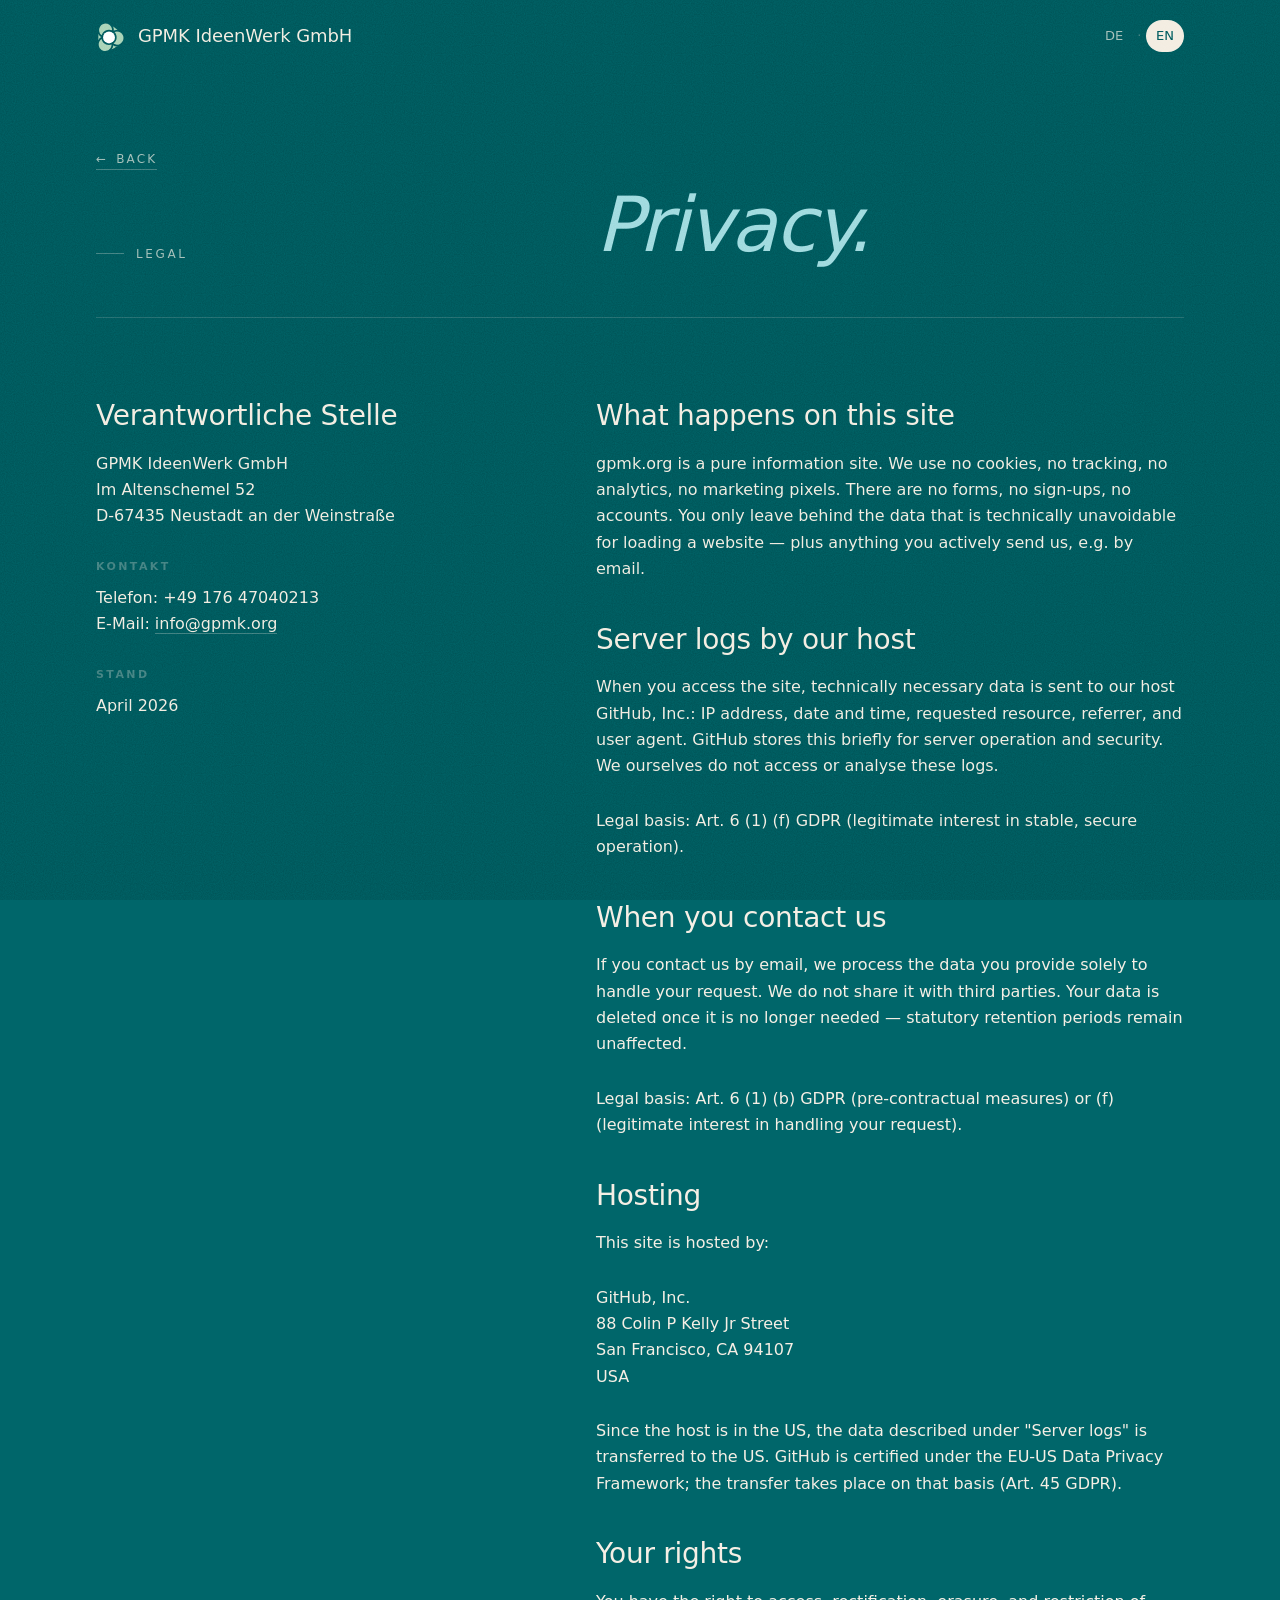
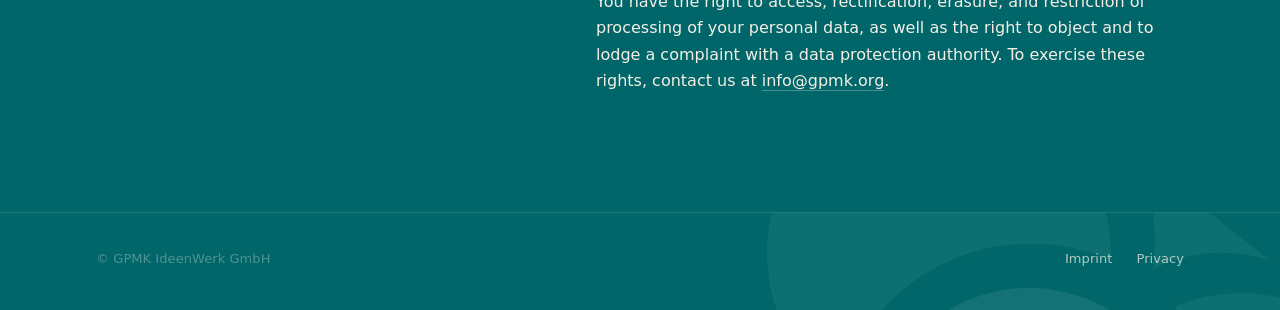
==== commit 6d0891c3: "Cut privacy policy down to what actually applies Site has no cookies, no tracking, no forms, no acco" ====
--- a/datenschutz/index.html
+++ b/datenschutz/index.html
@@ -95,95 +95,68 @@
 
         <div class="legal-block">
 
-          <p class="lang-block en-note" data-lang="en"><em>For legal reasons, this privacy policy is only available in German. The full text follows below in its original language.</em></p>
+          <h2>
+            <span class="lang-block" data-lang="de">Was passiert auf dieser Website</span>
+            <span class="lang-block" data-lang="en">What happens on this site</span>
+          </h2>
+          <p>
+            <span class="lang-block" data-lang="de">gpmk.org ist eine reine Informationsseite. Wir verwenden keine Cookies, kein Tracking, keine Analyse-Tools und kein Marketing-Pixel. Es gibt keine Formulare, keine Anmeldung und kein Konto. Sie hinterlassen bei uns nur die Daten, die für den technischen Aufruf einer Website unvermeidlich sind — und solche, die Sie uns aktiv zusenden, etwa per E-Mail.</span>
+            <span class="lang-block" data-lang="en">gpmk.org is a pure information site. We use no cookies, no tracking, no analytics, no marketing pixels. There are no forms, no sign-ups, no accounts. You only leave behind the data that is technically unavoidable for loading a website — plus anything you actively send us, e.g. by email.</span>
+          </p>
 
-          <h2>1. Datenschutz auf einen Blick</h2>
+          <h2>
+            <span class="lang-block" data-lang="de">Server-Logs durch unseren Hoster</span>
+            <span class="lang-block" data-lang="en">Server logs by our host</span>
+          </h2>
+          <p>
+            <span class="lang-block" data-lang="de">Beim Aufruf der Website werden technisch notwendige Daten an unseren Hoster GitHub, Inc. übermittelt: IP-Adresse, Datum und Uhrzeit, abgerufene Ressource, Referrer und User-Agent. Diese Daten werden von GitHub zum Betrieb und zur Sicherheit der Server kurz gespeichert. Wir selbst greifen auf diese Logs nicht zu und werten sie nicht aus.</span>
+            <span class="lang-block" data-lang="en">When you access the site, technically necessary data is sent to our host GitHub, Inc.: IP address, date and time, requested resource, referrer, and user agent. GitHub stores this briefly for server operation and security. We ourselves do not access or analyse these logs.</span>
+          </p>
+          <p>
+            <span class="lang-block" data-lang="de">Rechtsgrundlage: Art. 6 Abs. 1 lit. f DSGVO (berechtigtes Interesse an einem stabilen, sicheren Betrieb der Website).</span>
+            <span class="lang-block" data-lang="en">Legal basis: Art. 6 (1) (f) GDPR (legitimate interest in stable, secure operation).</span>
+          </p>
 
-          <h3>Allgemeine Hinweise</h3>
-          <p>Die folgenden Hinweise geben einen einfachen Überblick darüber, was mit Ihren personenbezogenen Daten passiert, wenn Sie diese Website besuchen. Personenbezogene Daten sind alle Daten, mit denen Sie persönlich identifiziert werden können. Ausführliche Informationen zum Thema Datenschutz entnehmen Sie unserer unter diesem Text aufgeführten Datenschutzerklärung.</p>
+          <h2>
+            <span class="lang-block" data-lang="de">Wenn Sie uns kontaktieren</span>
+            <span class="lang-block" data-lang="en">When you contact us</span>
+          </h2>
+          <p>
+            <span class="lang-block" data-lang="de">Wenn Sie uns per E-Mail schreiben, verarbeiten wir Ihre angegebenen Daten ausschließlich zur Bearbeitung Ihrer Anfrage. Eine Weitergabe an Dritte findet nicht statt. Ihre Daten werden gelöscht, sobald sie nicht mehr benötigt werden — gesetzliche Aufbewahrungsfristen bleiben unberührt.</span>
+            <span class="lang-block" data-lang="en">If you contact us by email, we process the data you provide solely to handle your request. We do not share it with third parties. Your data is deleted once it is no longer needed — statutory retention periods remain unaffected.</span>
+          </p>
+          <p>
+            <span class="lang-block" data-lang="de">Rechtsgrundlage: Art. 6 Abs. 1 lit. b DSGVO (vorvertragliche Maßnahmen) bzw. lit. f DSGVO (berechtigtes Interesse an der Bearbeitung Ihrer Anfrage).</span>
+            <span class="lang-block" data-lang="en">Legal basis: Art. 6 (1) (b) GDPR (pre-contractual measures) or (f) (legitimate interest in handling your request).</span>
+          </p>
 
-          <h3>Datenerfassung auf dieser Website</h3>
-
-          <h4>Wer ist verantwortlich für die Datenerfassung auf dieser Website?</h4>
-          <p>Die Datenverarbeitung auf dieser Website erfolgt durch den Websitebetreiber. Dessen Kontaktdaten können Sie dem Abschnitt „Hinweis zur Verantwortlichen Stelle" in dieser Datenschutzerklärung entnehmen.</p>
-
-          <h4>Wie erfassen wir Ihre Daten?</h4>
-          <p>Ihre Daten werden zum einen dadurch erhoben, dass Sie uns diese mitteilen. Hierbei kann es sich z. B. um Daten handeln, die Sie in ein Kontaktformular eingeben. Andere Daten werden automatisch oder nach Ihrer Einwilligung beim Besuch der Website durch unsere IT-Systeme erfasst. Das sind vor allem technische Daten (z. B. Internetbrowser, Betriebssystem oder Uhrzeit des Seitenaufrufs). Die Erfassung dieser Daten erfolgt automatisch, sobald Sie diese Website betreten.</p>
-
-          <h4>Wofür nutzen wir Ihre Daten?</h4>
-          <p>Ein Teil der Daten wird erhoben, um eine fehlerfreie Bereitstellung der Website zu gewährleisten. Andere Daten können zur Analyse Ihres Nutzerverhaltens verwendet werden. Sofern über die Website Verträge geschlossen oder angebahnt werden können, werden die übermittelten Daten auch für Vertragsangebote, Bestellungen oder sonstige Auftragsanfragen verarbeitet.</p>
-
-          <h4>Welche Rechte haben Sie bezüglich Ihrer Daten?</h4>
-          <p>Sie haben jederzeit das Recht, unentgeltlich Auskunft über Herkunft, Empfänger und Zweck Ihrer gespeicherten personenbezogenen Daten zu erhalten. Sie haben außerdem ein Recht, die Berichtigung oder Löschung dieser Daten zu verlangen. Wenn Sie eine Einwilligung zur Datenverarbeitung erteilt haben, können Sie diese Einwilligung jederzeit für die Zukunft widerrufen. Außerdem haben Sie das Recht, unter bestimmten Umständen die Einschränkung der Verarbeitung Ihrer personenbezogenen Daten zu verlangen. Des Weiteren steht Ihnen ein Beschwerderecht bei der zuständigen Aufsichtsbehörde zu. Hierzu sowie zu weiteren Fragen zum Thema Datenschutz können Sie sich jederzeit an uns wenden.</p>
-
-          <h2>2. Hosting</h2>
-
-          <p>Wir hosten die Inhalte unserer Website bei folgendem Anbieter:</p>
-
-          <h3>Externes Hosting</h3>
-          <p>Diese Website wird extern gehostet. Die personenbezogenen Daten, die auf dieser Website erfasst werden, werden auf den Servern des Hosters / der Hoster gespeichert. Hierbei kann es sich v. a. um IP-Adressen, Kontaktanfragen, Meta- und Kommunikationsdaten, Vertragsdaten, Kontaktdaten, Namen, Websitezugriffe und sonstige Daten, die über eine Website generiert werden, handeln.</p>
-          <p>Das externe Hosting erfolgt zum Zwecke der Vertragserfüllung gegenüber unseren potenziellen und bestehenden Kunden (Art. 6 Abs. 1 lit. b DSGVO) und im Interesse einer sicheren, schnellen und effizienten Bereitstellung unseres Online-Angebots durch einen professionellen Anbieter (Art. 6 Abs. 1 lit. f DSGVO). Sofern eine entsprechende Einwilligung abgefragt wurde, erfolgt die Verarbeitung ausschließlich auf Grundlage von Art. 6 Abs. 1 lit. a DSGVO und § 25 Abs. 1 TDDDG, soweit die Einwilligung die Speicherung von Cookies oder den Zugriff auf Informationen im Endgerät des Nutzers (z. B. Device-Fingerprinting) im Sinne des TDDDG umfasst. Die Einwilligung ist jederzeit widerrufbar.</p>
-          <p>Unser(e) Hoster wird bzw. werden Ihre Daten nur insoweit verarbeiten, wie dies zur Erfüllung seiner Leistungspflichten erforderlich ist und unsere Weisungen in Bezug auf diese Daten befolgen.</p>
-          <p>Wir setzen folgende(n) Hoster ein:</p>
+          <h2>
+            <span class="lang-block" data-lang="de">Hosting</span>
+            <span class="lang-block" data-lang="en">Hosting</span>
+          </h2>
+          <p>
+            <span class="lang-block" data-lang="de">Diese Website wird gehostet von:</span>
+            <span class="lang-block" data-lang="en">This site is hosted by:</span>
+          </p>
           <p>
             GitHub, Inc.<br />
             88 Colin P Kelly Jr Street<br />
             San Francisco, CA 94107<br />
             USA
           </p>
+          <p>
+            <span class="lang-block" data-lang="de">Da der Hoster in den USA sitzt, werden die unter „Server-Logs" genannten Daten in die USA übermittelt. GitHub ist nach dem EU-US Data Privacy Framework zertifiziert; die Übermittlung erfolgt auf dieser Grundlage (Art. 45 DSGVO).</span>
+            <span class="lang-block" data-lang="en">Since the host is in the US, the data described under "Server logs" is transferred to the US. GitHub is certified under the EU-US Data Privacy Framework; the transfer takes place on that basis (Art. 45 GDPR).</span>
+          </p>
 
-          <h2>3. Allgemeine Hinweise und Pflichtinformationen</h2>
-
-          <h3>Datenschutz</h3>
-          <p>Die Betreiber dieser Seiten nehmen den Schutz Ihrer persönlichen Daten sehr ernst. Wir behandeln Ihre personenbezogenen Daten vertraulich und entsprechend den gesetzlichen Datenschutzvorschriften sowie dieser Datenschutzerklärung.</p>
-          <p>Wenn Sie diese Website benutzen, werden verschiedene personenbezogene Daten erhoben. Personenbezogene Daten sind Daten, mit denen Sie persönlich identifiziert werden können. Die vorliegende Datenschutzerklärung erläutert, welche Daten wir erheben und wofür wir sie nutzen. Sie erläutert auch, wie und zu welchem Zweck das geschieht.</p>
-          <p>Wir weisen darauf hin, dass die Datenübertragung im Internet (z. B. bei der Kommunikation per E-Mail) Sicherheitslücken aufweisen kann. Ein lückenloser Schutz der Daten vor dem Zugriff durch Dritte ist nicht möglich.</p>
-
-          <h3>Hinweis zur verantwortlichen Stelle</h3>
-          <p>Die Kontaktdaten der verantwortlichen Stelle finden Sie nebenstehend.</p>
-          <p>Verantwortliche Stelle ist die natürliche oder juristische Person, die allein oder gemeinsam mit anderen über die Zwecke und Mittel der Verarbeitung von personenbezogenen Daten (z. B. Namen, E-Mail-Adressen o. Ä.) entscheidet.</p>
-
-          <h3>Speicherdauer</h3>
-          <p>Soweit innerhalb dieser Datenschutzerklärung keine speziellere Speicherdauer genannt wurde, verbleiben Ihre personenbezogenen Daten bei uns, bis der Zweck für die Datenverarbeitung entfällt. Wenn Sie ein berechtigtes Löschersuchen geltend machen oder eine Einwilligung zur Datenverarbeitung widerrufen, werden Ihre Daten gelöscht, sofern wir keine anderen rechtlich zulässigen Gründe für die Speicherung Ihrer personenbezogenen Daten haben (z. B. steuer- oder handelsrechtliche Aufbewahrungsfristen); im letztgenannten Fall erfolgt die Löschung nach Fortfall dieser Gründe.</p>
-
-          <h3>Allgemeine Hinweise zu den Rechtsgrundlagen der Datenverarbeitung auf dieser Website</h3>
-          <p>Sofern Sie in die Datenverarbeitung eingewilligt haben, verarbeiten wir Ihre personenbezogenen Daten auf Grundlage von Art. 6 Abs. 1 lit. a DSGVO bzw. Art. 9 Abs. 2 lit. a DSGVO, sofern besondere Datenkategorien nach Art. 9 Abs. 1 DSGVO verarbeitet werden. Im Falle einer ausdrücklichen Einwilligung in die Übertragung personenbezogener Daten in Drittstaaten erfolgt die Datenverarbeitung außerdem auf Grundlage von Art. 49 Abs. 1 lit. a DSGVO. Sofern Sie in die Speicherung von Cookies oder in den Zugriff auf Informationen in Ihr Endgerät (z. B. via Device-Fingerprinting) eingewilligt haben, erfolgt die Datenverarbeitung zusätzlich auf Grundlage von § 25 Abs. 1 TDDDG. Die Einwilligung ist jederzeit widerrufbar.</p>
-
-          <h3>Empfänger von personenbezogenen Daten</h3>
-          <p>Im Rahmen unserer Geschäftstätigkeit arbeiten wir mit verschiedenen externen Stellen zusammen. Dabei ist teilweise auch eine Übermittlung von personenbezogenen Daten an diese externen Stellen erforderlich. Wir geben personenbezogene Daten nur dann an externe Stellen weiter, wenn dies im Rahmen einer Vertragserfüllung erforderlich ist, wenn wir gesetzlich hierzu verpflichtet sind (z. B. Weitergabe von Daten an Steuerbehörden), wenn wir ein berechtigtes Interesse nach Art. 6 Abs. 1 lit. f DSGVO an der Weitergabe haben oder wenn eine sonstige Rechtsgrundlage die Datenweitergabe erlaubt.</p>
-
-          <h3>Widerruf Ihrer Einwilligung zur Datenverarbeitung</h3>
-          <p>Viele Datenverarbeitungsvorgänge sind nur mit Ihrer ausdrücklichen Einwilligung möglich. Sie können eine bereits erteilte Einwilligung jederzeit widerrufen. Die Rechtmäßigkeit der bis zum Widerruf erfolgten Datenverarbeitung bleibt vom Widerruf unberührt.</p>
-
-          <h3>Widerspruchsrecht gegen die Datenerhebung in besonderen Fällen sowie gegen Direktwerbung (Art. 21 DSGVO)</h3>
-          <p class="all-caps">Wenn die Datenverarbeitung auf Grundlage von Art. 6 Abs. 1 lit. e oder f DSGVO erfolgt, haben Sie jederzeit das Recht, aus Gründen, die sich aus Ihrer besonderen Situation ergeben, gegen die Verarbeitung Ihrer personenbezogenen Daten Widerspruch einzulegen; dies gilt auch für ein auf diese Bestimmungen gestütztes Profiling. Die jeweilige Rechtsgrundlage, auf denen eine Verarbeitung beruht, entnehmen Sie dieser Datenschutzerklärung. Wenn Sie Widerspruch einlegen, werden wir Ihre betroffenen personenbezogenen Daten nicht mehr verarbeiten, es sei denn, wir können zwingende schutzwürdige Gründe für die Verarbeitung nachweisen, die Ihre Interessen, Rechte und Freiheiten überwiegen oder die Verarbeitung dient der Geltendmachung, Ausübung oder Verteidigung von Rechtsansprüchen (Widerspruch nach Art. 21 Abs. 1 DSGVO).</p>
-
-          <h3>Beschwerderecht bei der zuständigen Aufsichtsbehörde</h3>
-          <p>Im Falle von Verstößen gegen die DSGVO steht den Betroffenen ein Beschwerderecht bei einer Aufsichtsbehörde, insbesondere in dem Mitgliedstaat ihres gewöhnlichen Aufenthalts, ihres Arbeitsplatzes oder des Orts des mutmaßlichen Verstoßes zu. Das Beschwerderecht besteht unbeschadet anderweitiger verwaltungsrechtlicher oder gerichtlicher Rechtsbehelfe.</p>
-
-          <h3>Recht auf Datenübertragbarkeit</h3>
-          <p>Sie haben das Recht, Daten, die wir auf Grundlage Ihrer Einwilligung oder in Erfüllung eines Vertrags automatisiert verarbeiten, an sich oder an einen Dritten in einem gängigen, maschinenlesbaren Format aushändigen zu lassen. Sofern Sie die direkte Übertragung der Daten an einen anderen Verantwortlichen verlangen, erfolgt dies nur, soweit es technisch machbar ist.</p>
-
-          <h3>Auskunft, Berichtigung und Löschung</h3>
-          <p>Sie haben im Rahmen der geltenden gesetzlichen Bestimmungen jederzeit das Recht auf unentgeltliche Auskunft über Ihre gespeicherten personenbezogenen Daten, deren Herkunft und Empfänger und den Zweck der Datenverarbeitung und ggf. ein Recht auf Berichtigung oder Löschung dieser Daten. Hierzu sowie zu weiteren Fragen zum Thema personenbezogene Daten können Sie sich jederzeit an uns wenden.</p>
-
-          <h3>Recht auf Einschränkung der Verarbeitung</h3>
-          <p>Sie haben das Recht, die Einschränkung der Verarbeitung Ihrer personenbezogenen Daten zu verlangen. Hierzu können Sie sich jederzeit an uns wenden. Das Recht auf Einschränkung der Verarbeitung besteht in folgenden Fällen:</p>
-          <ul>
-            <li>Wenn Sie die Richtigkeit Ihrer bei uns gespeicherten personenbezogenen Daten bestreiten, benötigen wir in der Regel Zeit, um dies zu überprüfen. Für die Dauer der Prüfung haben Sie das Recht, die Einschränkung der Verarbeitung Ihrer personenbezogenen Daten zu verlangen.</li>
-            <li>Wenn die Verarbeitung Ihrer personenbezogenen Daten unrechtmäßig geschah/geschieht, können Sie statt der Löschung die Einschränkung der Datenverarbeitung verlangen.</li>
-            <li>Wenn wir Ihre personenbezogenen Daten nicht mehr benötigen, Sie sie jedoch zur Ausübung, Verteidigung oder Geltendmachung von Rechtsansprüchen benötigen, haben Sie das Recht, statt der Löschung die Einschränkung der Verarbeitung Ihrer personenbezogenen Daten zu verlangen.</li>
-            <li>Wenn Sie einen Widerspruch nach Art. 21 Abs. 1 DSGVO eingelegt haben, muss eine Abwägung zwischen Ihren und unseren Interessen vorgenommen werden. Solange noch nicht feststeht, wessen Interessen überwiegen, haben Sie das Recht, die Einschränkung der Verarbeitung Ihrer personenbezogenen Daten zu verlangen.</li>
-          </ul>
-
-          <h2>4. Datenerfassung auf dieser Website</h2>
-
-          <h3>Anfrage per E-Mail, Telefon oder Telefax</h3>
-          <p>Wenn Sie uns per E-Mail, Telefon oder Telefax kontaktieren, wird Ihre Anfrage inklusive aller daraus hervorgehenden personenbezogenen Daten (Name, Anfrage) zum Zwecke der Bearbeitung Ihres Anliegens bei uns gespeichert und verarbeitet. Diese Daten geben wir nicht ohne Ihre Einwilligung weiter.</p>
-          <p>Die Verarbeitung dieser Daten erfolgt auf Grundlage von Art. 6 Abs. 1 lit. b DSGVO, sofern Ihre Anfrage mit der Erfüllung eines Vertrags zusammenhängt oder zur Durchführung vorvertraglicher Maßnahmen erforderlich ist. In allen übrigen Fällen beruht die Verarbeitung auf unserem berechtigten Interesse an der effektiven Bearbeitung der an uns gerichteten Anfragen (Art. 6 Abs. 1 lit. f DSGVO) oder auf Ihrer Einwilligung (Art. 6 Abs. 1 lit. a DSGVO) sofern diese abgefragt wurde; die Einwilligung ist jederzeit widerrufbar.</p>
-          <p>Die von Ihnen an uns per Kontaktanfragen übersandten Daten verbleiben bei uns, bis Sie uns zur Löschung auffordern, Ihre Einwilligung zur Speicherung widerrufen oder der Zweck für die Datenspeicherung entfällt (z. B. nach abgeschlossener Bearbeitung Ihres Anliegens). Zwingende gesetzliche Bestimmungen — insbesondere gesetzliche Aufbewahrungsfristen — bleiben unberührt.</p>
-
-          <p class="privacy-source"><em>Quelle der Vorlage: e-recht24.de</em></p>
+          <h2>
+            <span class="lang-block" data-lang="de">Ihre Rechte</span>
+            <span class="lang-block" data-lang="en">Your rights</span>
+          </h2>
+          <p>
+            <span class="lang-block" data-lang="de">Sie haben das Recht auf Auskunft, Berichtigung, Löschung und Einschränkung der Verarbeitung Ihrer personenbezogenen Daten sowie das Recht, der Verarbeitung zu widersprechen und sich bei einer Datenschutz-Aufsichtsbehörde zu beschweren. Wenden Sie sich dafür formlos an <a href="mailto:info@gpmk.org">info@gpmk.org</a>.</span>
+            <span class="lang-block" data-lang="en">You have the right to access, rectification, erasure, and restriction of processing of your personal data, as well as the right to object and to lodge a complaint with a data protection authority. To exercise these rights, contact us at <a href="mailto:info@gpmk.org">info@gpmk.org</a>.</span>
+          </p>
 
         </div>
       </div>
